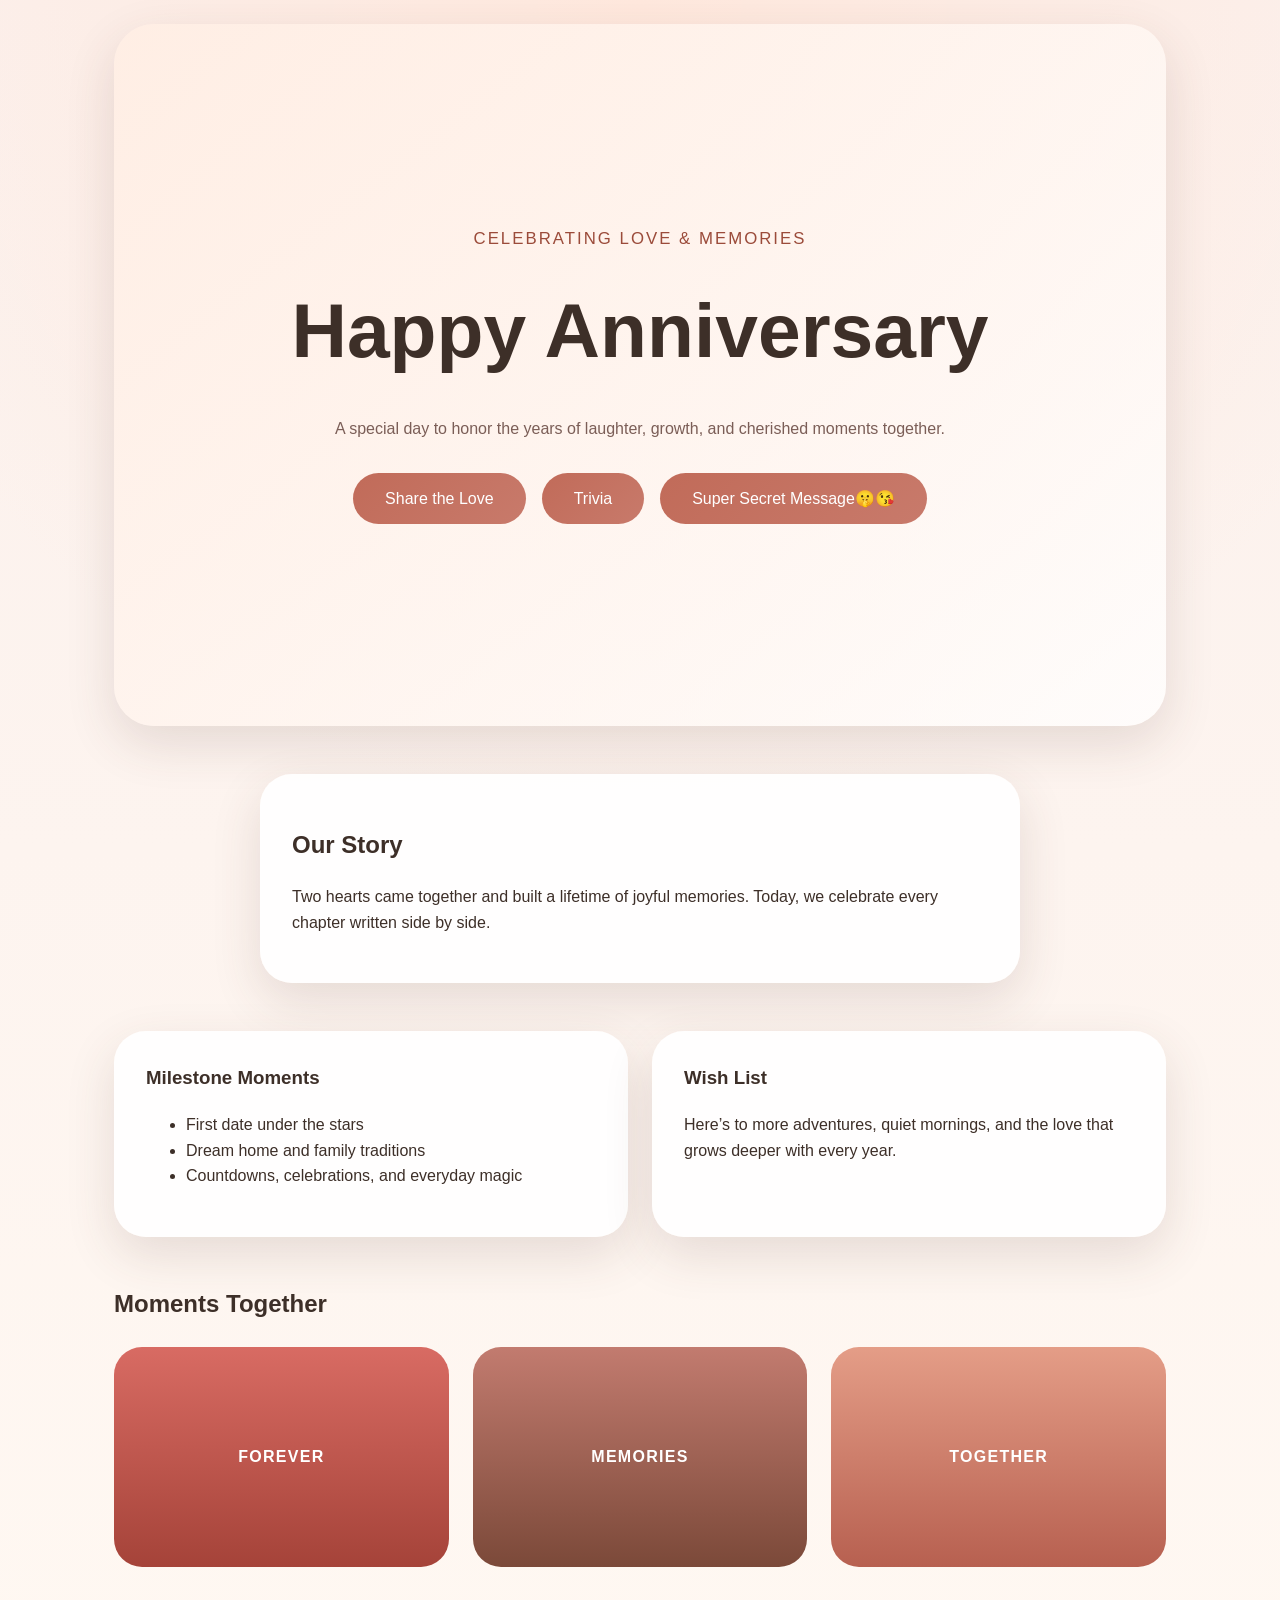
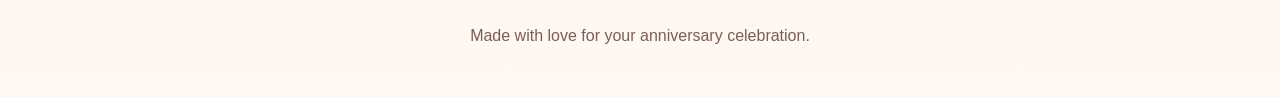
==== index.html @ 1e9614ed "Initial anniversary website" ====
<!DOCTYPE html>
<html lang="en">
<head>
  <meta charset="UTF-8" />
  <meta name="viewport" content="width=device-width, initial-scale=1.0" />
  <title>Anniversary Celebration</title>
  <link rel="stylesheet" href="styles.css" />
</head>
<body>
  <div class="page-wrapper">
    <header class="hero">
      <div class="hero-content">
        <p class="hero-subtitle">Celebrating Love & Memories</p>
        <h1>Happy Anniversary</h1>
        <p class="hero-text">A special day to honor the years of laughter, growth, and cherished moments together.</p>
        <div class="hero-actions">
          <button id="shareButton">Share the Love</button>
          <button id="triviaButton">Trivia</button>
          <button id="secretButton">Super Secret Message🤫😘</button>
        </div>
      </div>
    </header>

    <main>
      <section class="section section-intro">
        <div class="card">
          <h2>Our Story</h2>
          <p>Two hearts came together and built a lifetime of joyful memories. Today, we celebrate every chapter written side by side.</p>
        </div>
      </section>

      <section class="section section-highlights">
        <div class="card small-card">
          <h3>Milestone Moments</h3>
          <ul>
            <li>First date under the stars</li>
            <li>Dream home and family traditions</li>
            <li>Countdowns, celebrations, and everyday magic</li>
          </ul>
        </div>

        <div class="card small-card">
          <h3>Wish List</h3>
          <p>Here’s to more adventures, quiet mornings, and the love that grows deeper with every year.</p>
        </div>
      </section>

      <section class="section section-gallery">
        <h2>Moments Together</h2>
        <div class="gallery-grid">
          <div class="photo photo-1">Forever</div>
          <div class="photo photo-2">Memories</div>
          <div class="photo photo-3">Together</div>
        </div>
      </section>
    </main>

    <footer class="footer">
      <p>Made with love for your anniversary celebration.</p>
    </footer>
  </div>
  <script src="script.js"></script>
</body>
</html>
---- styles.css ----
:root {
  --bg: #fff8f2;
  --surface: rgba(255, 255, 255, 0.92);
  --text: #3d2f28;
  --muted: #7b5e57;
  --accent: #c16b59;
  --accent-dark: #9b4b3a;
  --shadow: 0 18px 50px rgba(86, 55, 50, 0.14);
}

* {
  box-sizing: border-box;
}

html,
body {
  margin: 0;
  min-height: 100%;
  font-family: "Inter", "Segoe UI", sans-serif;
  background: radial-gradient(circle at top, #ffe8dd 0%, transparent 45%),
              linear-gradient(180deg, #fbf0ec 0%, #fff8f2 100%);
  color: var(--text);
}

body {
  line-height: 1.6;
}

.page-wrapper {
  max-width: 1100px;
  margin: 0 auto;
  padding: 24px;
}

.hero {
  display: grid;
  place-items: center;
  min-height: 78vh;
  text-align: center;
  padding: 48px 24px;
  border-radius: 40px;
  background: linear-gradient(135deg, rgba(255, 238, 228, 0.95), rgba(255, 255, 255, 0.75));
  box-shadow: var(--shadow);
}

.hero-subtitle {
  margin: 0 0 16px;
  color: var(--accent-dark);
  font-size: 1.05rem;
  letter-spacing: 0.12em;
  text-transform: uppercase;
}

.hero h1 {
  font-size: clamp(3rem, 6vw, 5rem);
  margin: 0;
}

.hero-text {
  max-width: 650px;
  margin: 24px auto 0;
  color: var(--muted);
}

button {
  margin-top: 32px;
  border: none;
  padding: 16px 32px;
  border-radius: 999px;
  font-size: 1rem;
  color: white;
  background: linear-gradient(135deg, var(--accent), #c87a6b);
  cursor: pointer;
  transition: transform 0.25s ease, box-shadow 0.25s ease;
}

.hero-actions {
  display: flex;
  flex-wrap: wrap;
  justify-content: center;
  gap: 16px;
}

button:hover {
  transform: translateY(-2px);
  box-shadow: 0 18px 35px rgba(193, 107, 89, 0.23);
}

.section {
  margin-top: 48px;
}

.card {
  background: var(--surface);
  border-radius: 32px;
  padding: 32px;
  box-shadow: var(--shadow);
}

.section-intro .card {
  max-width: 760px;
  margin: 0 auto;
}

.section-highlights {
  display: grid;
  gap: 24px;
  grid-template-columns: repeat(auto-fit, minmax(260px, 1fr));
}

.small-card h3 {
  margin-top: 0;
}

.gallery-grid {
  display: grid;
  gap: 24px;
  grid-template-columns: repeat(auto-fit, minmax(180px, 1fr));
  margin-top: 24px;
}

.photo {
  min-height: 220px;
  border-radius: 28px;
  display: grid;
  align-items: center;
  justify-items: center;
  color: white;
  font-weight: 700;
  text-transform: uppercase;
  letter-spacing: 0.08em;
  padding: 24px;
  text-align: center;
}

.photo-1 {
  background: linear-gradient(180deg, #d86b63 0%, #a54339 100%);
}

.photo-2 {
  background: linear-gradient(180deg, #c27b6f 0%, #7b4939 100%);
}

.photo-3 {
  background: linear-gradient(180deg, #e49d87 0%, #b76050 100%);
}

.footer {
  margin: 56px auto 24px;
  text-align: center;
  color: var(--muted);
}

@media (max-width: 640px) {
  .page-wrapper {
    padding: 16px;
  }

  .hero {
    padding: 32px 16px;
  }
}
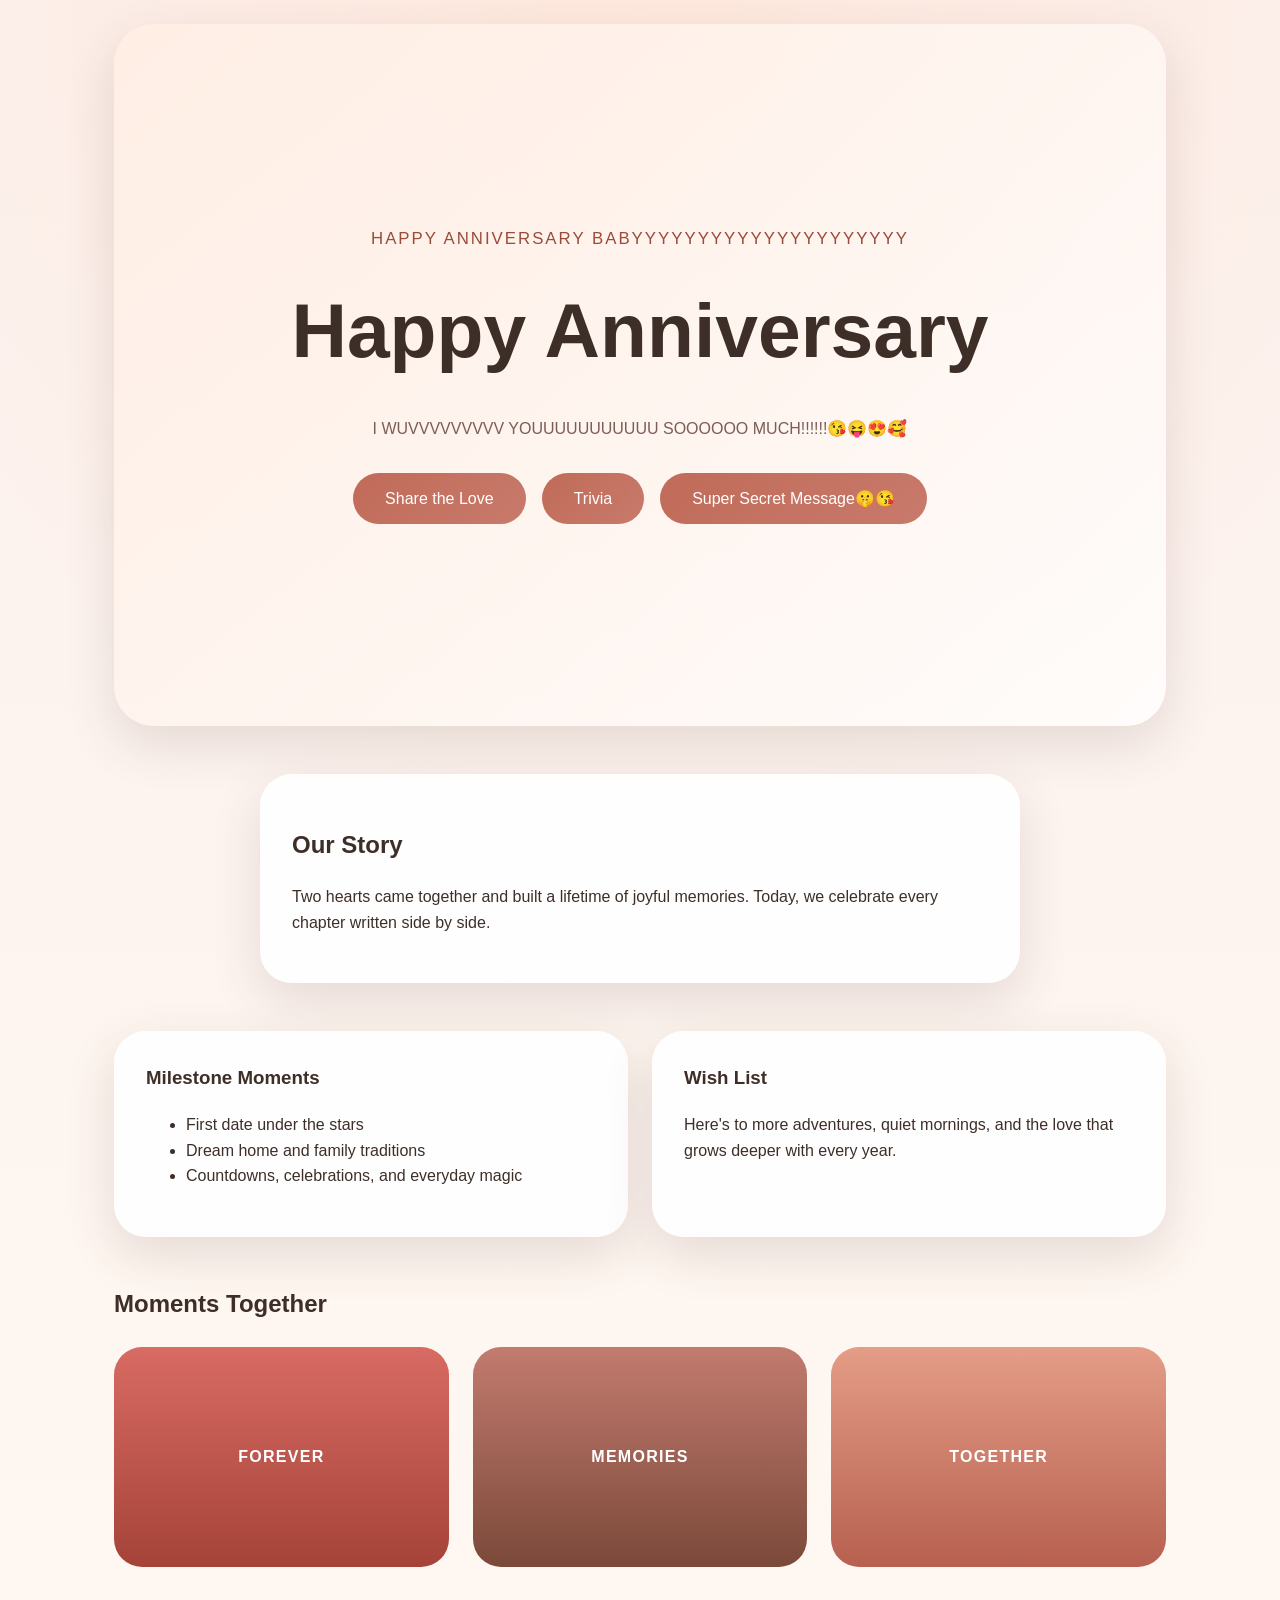
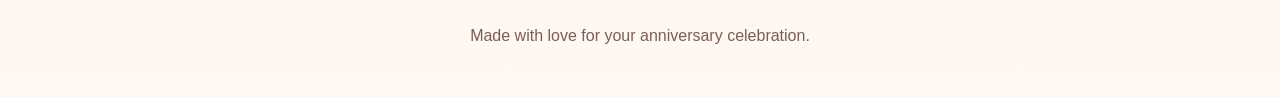
==== commit 0c32fd53: "Fix: Add missing script tag and complete HTML structure" ====
--- a/index.html
+++ b/index.html
@@ -3,16 +3,16 @@
 <head>
   <meta charset="UTF-8" />
   <meta name="viewport" content="width=device-width, initial-scale=1.0" />
-  <title>Anniversary Celebration</title>
+  <title>HAPPY 5TH ANNIVERSARY ISHAAAAAAA!!!!!!</title>
   <link rel="stylesheet" href="styles.css" />
 </head>
 <body>
   <div class="page-wrapper">
     <header class="hero">
       <div class="hero-content">
-        <p class="hero-subtitle">Celebrating Love & Memories</p>
+        <p class="hero-subtitle">HAPPY ANNIVERSARY BABYYYYYYYYYYYYYYYYYYYYY</p>
         <h1>Happy Anniversary</h1>
-        <p class="hero-text">A special day to honor the years of laughter, growth, and cherished moments together.</p>
+        <p class="hero-text">I WUVVVVVVVVV YOUUUUUUUUUUU SOOOOOO MUCH!!!!!!😘😝😍🥰</p>
         <div class="hero-actions">
           <button id="shareButton">Share the Love</button>
           <button id="triviaButton">Trivia</button>
@@ -20,7 +20,6 @@
         </div>
       </div>
     </header>
-
     <main>
       <section class="section section-intro">
         <div class="card">
@@ -41,7 +40,7 @@
 
         <div class="card small-card">
           <h3>Wish List</h3>
-          <p>Here’s to more adventures, quiet mornings, and the love that grows deeper with every year.</p>
+          <p>Here's to more adventures, quiet mornings, and the love that grows deeper with every year.</p>
         </div>
       </section>
 
@@ -61,4 +60,4 @@
   </div>
   <script src="script.js"></script>
 </body>
-</html>
+</html>
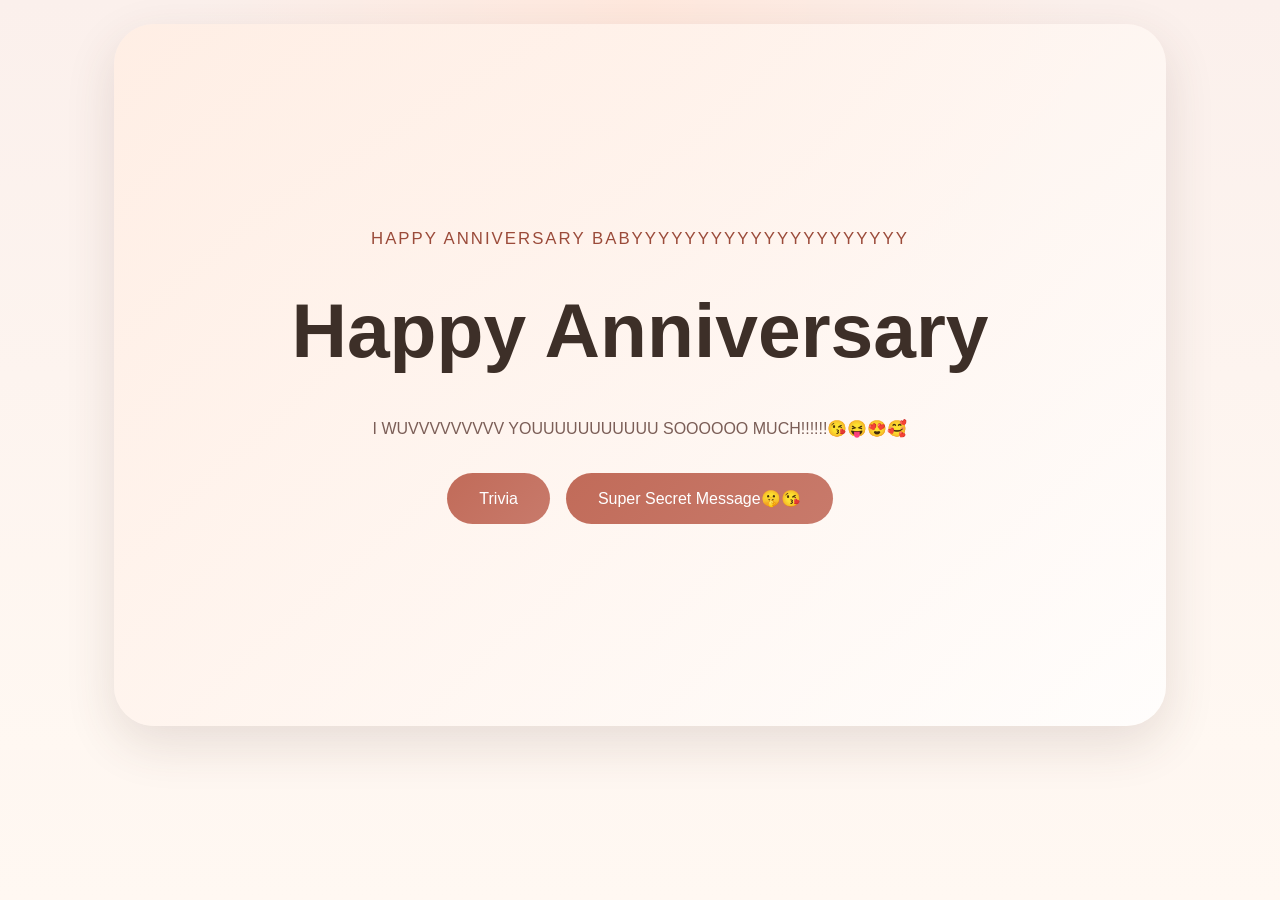
==== commit b76bc9c0: "Remove Share the Love button and keep only Close button on result page" ====
--- a/index.html
+++ b/index.html
@@ -14,50 +14,11 @@
         <h1>Happy Anniversary</h1>
         <p class="hero-text">I WUVVVVVVVVV YOUUUUUUUUUUU SOOOOOO MUCH!!!!!!😘😝😍🥰</p>
         <div class="hero-actions">
-          <button id="shareButton">Share the Love</button>
           <button id="triviaButton">Trivia</button>
           <button id="secretButton">Super Secret Message🤫😘</button>
         </div>
       </div>
     </header>
-    <main>
-      <section class="section section-intro">
-        <div class="card">
-          <h2>Our Story</h2>
-          <p>Two hearts came together and built a lifetime of joyful memories. Today, we celebrate every chapter written side by side.</p>
-        </div>
-      </section>
-
-      <section class="section section-highlights">
-        <div class="card small-card">
-          <h3>Milestone Moments</h3>
-          <ul>
-            <li>First date under the stars</li>
-            <li>Dream home and family traditions</li>
-            <li>Countdowns, celebrations, and everyday magic</li>
-          </ul>
-        </div>
-
-        <div class="card small-card">
-          <h3>Wish List</h3>
-          <p>Here's to more adventures, quiet mornings, and the love that grows deeper with every year.</p>
-        </div>
-      </section>
-
-      <section class="section section-gallery">
-        <h2>Moments Together</h2>
-        <div class="gallery-grid">
-          <div class="photo photo-1">Forever</div>
-          <div class="photo photo-2">Memories</div>
-          <div class="photo photo-3">Together</div>
-        </div>
-      </section>
-    </main>
-
-    <footer class="footer">
-      <p>Made with love for your anniversary celebration.</p>
-    </footer>
-  </div>
   <script src="script.js"></script>
 </body>
 </html>
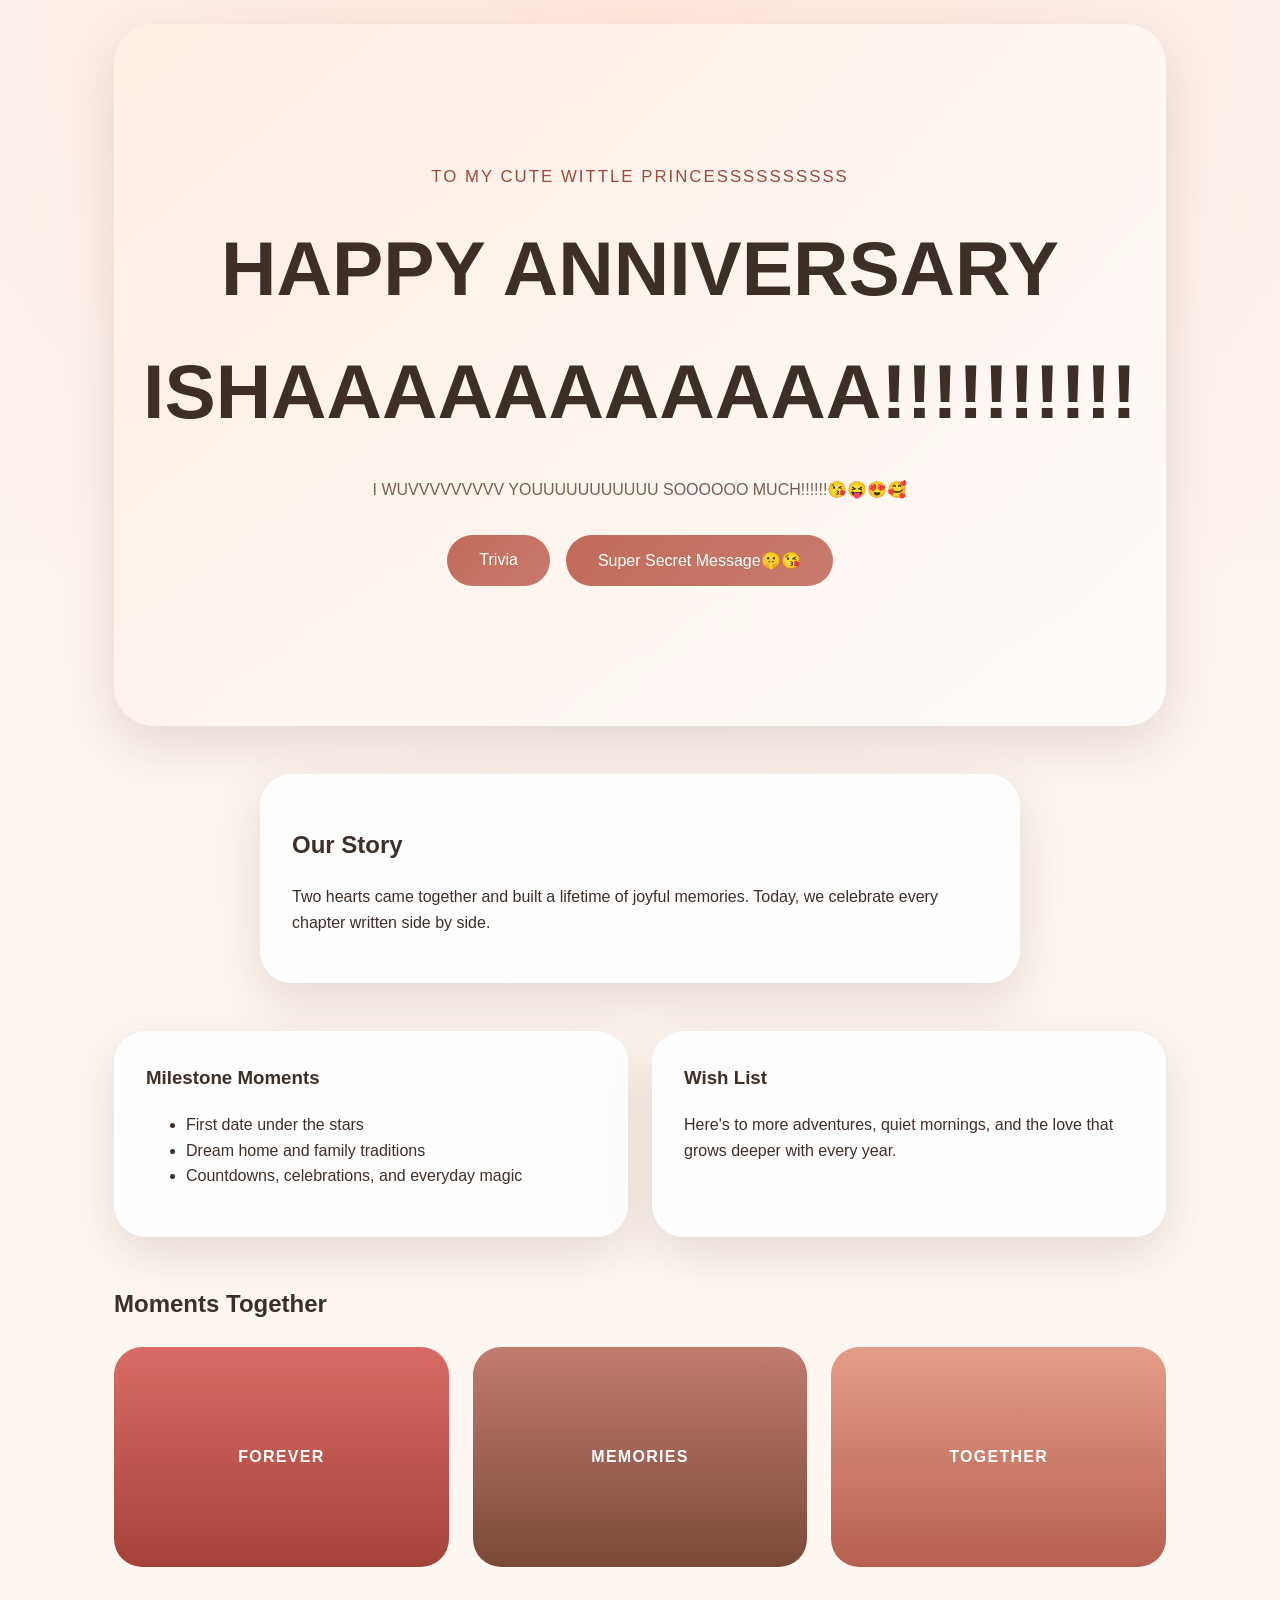
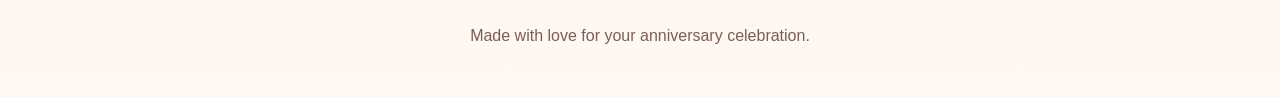
==== commit a487069a: "Fix: Complete HTML structure and wrap JS in DOMContentLoaded" ====
--- a/index.html
+++ b/index.html
@@ -10,8 +10,8 @@
   <div class="page-wrapper">
     <header class="hero">
       <div class="hero-content">
-        <p class="hero-subtitle">HAPPY ANNIVERSARY BABYYYYYYYYYYYYYYYYYYYYY</p>
-        <h1>Happy Anniversary</h1>
+        <p class="hero-subtitle">TO MY CUTE WITTLE PRINCESSSSSSSSSS</p>
+        <h1>HAPPY ANNIVERSARY ISHAAAAAAAAAAA!!!!!!!!!!</h1>
         <p class="hero-text">I WUVVVVVVVVV YOUUUUUUUUUUU SOOOOOO MUCH!!!!!!😘😝😍🥰</p>
         <div class="hero-actions">
           <button id="triviaButton">Trivia</button>
@@ -19,6 +19,45 @@
         </div>
       </div>
     </header>
+
+    <main>
+      <section class="section section-intro">
+        <div class="card">
+          <h2>Our Story</h2>
+          <p>Two hearts came together and built a lifetime of joyful memories. Today, we celebrate every chapter written side by side.</p>
+        </div>
+      </section>
+
+      <section class="section section-highlights">
+        <div class="card small-card">
+          <h3>Milestone Moments</h3>
+          <ul>
+            <li>First date under the stars</li>
+            <li>Dream home and family traditions</li>
+            <li>Countdowns, celebrations, and everyday magic</li>
+          </ul>
+        </div>
+
+        <div class="card small-card">
+          <h3>Wish List</h3>
+          <p>Here's to more adventures, quiet mornings, and the love that grows deeper with every year.</p>
+        </div>
+      </section>
+
+      <section class="section section-gallery">
+        <h2>Moments Together</h2>
+        <div class="gallery-grid">
+          <div class="photo photo-1">Forever</div>
+          <div class="photo photo-2">Memories</div>
+          <div class="photo photo-3">Together</div>
+        </div>
+      </section>
+    </main>
+
+    <footer class="footer">
+      <p>Made with love for your anniversary celebration.</p>
+    </footer>
+  </div>
   <script src="script.js"></script>
 </body>
 </html>
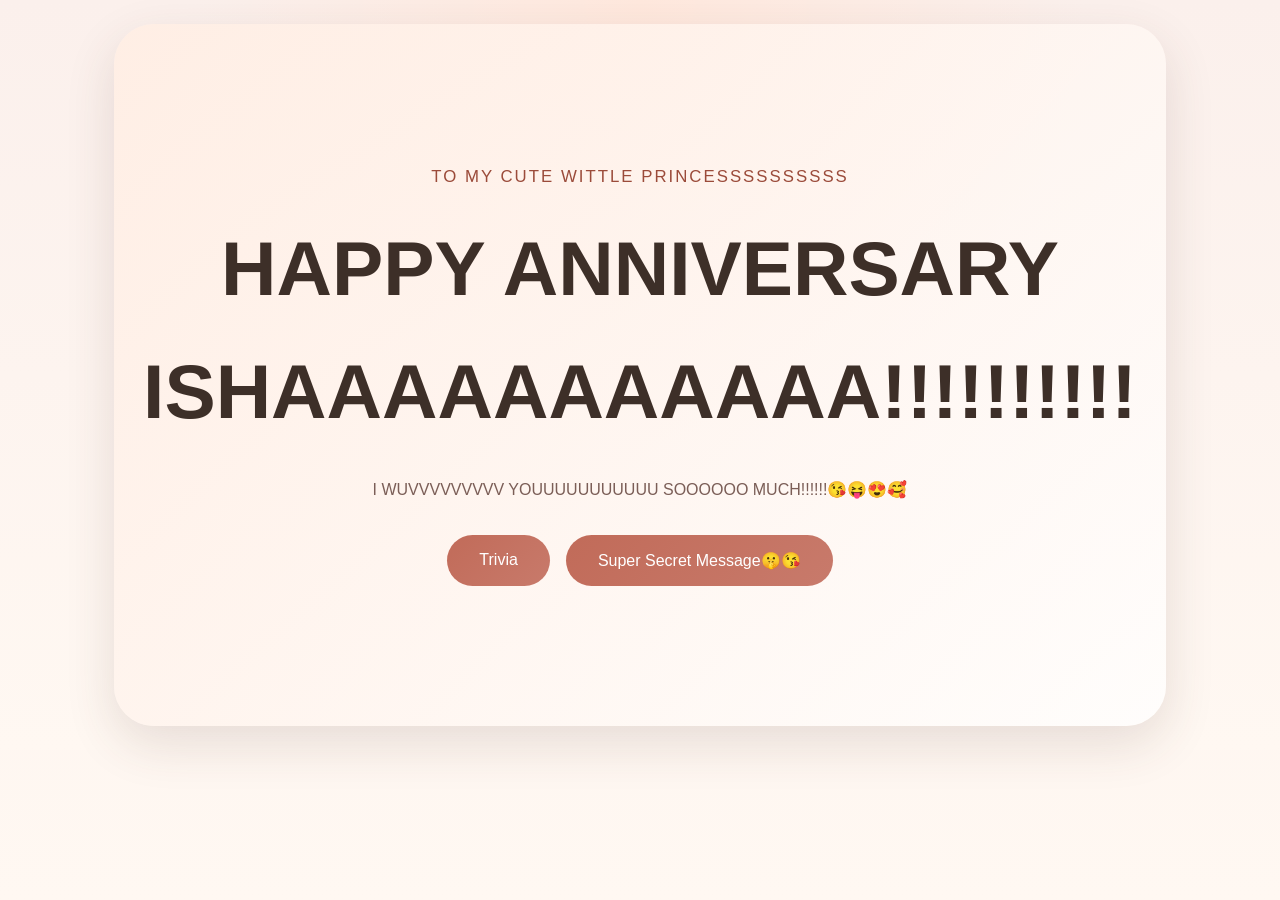
==== commit 709e0d19: "Updated anniversary message" ====
--- a/index.html
+++ b/index.html
@@ -19,44 +19,6 @@
         </div>
       </div>
     </header>
-
-    <main>
-      <section class="section section-intro">
-        <div class="card">
-          <h2>Our Story</h2>
-          <p>Two hearts came together and built a lifetime of joyful memories. Today, we celebrate every chapter written side by side.</p>
-        </div>
-      </section>
-
-      <section class="section section-highlights">
-        <div class="card small-card">
-          <h3>Milestone Moments</h3>
-          <ul>
-            <li>First date under the stars</li>
-            <li>Dream home and family traditions</li>
-            <li>Countdowns, celebrations, and everyday magic</li>
-          </ul>
-        </div>
-
-        <div class="card small-card">
-          <h3>Wish List</h3>
-          <p>Here's to more adventures, quiet mornings, and the love that grows deeper with every year.</p>
-        </div>
-      </section>
-
-      <section class="section section-gallery">
-        <h2>Moments Together</h2>
-        <div class="gallery-grid">
-          <div class="photo photo-1">Forever</div>
-          <div class="photo photo-2">Memories</div>
-          <div class="photo photo-3">Together</div>
-        </div>
-      </section>
-    </main>
-
-    <footer class="footer">
-      <p>Made with love for your anniversary celebration.</p>
-    </footer>
   </div>
   <script src="script.js"></script>
 </body>
